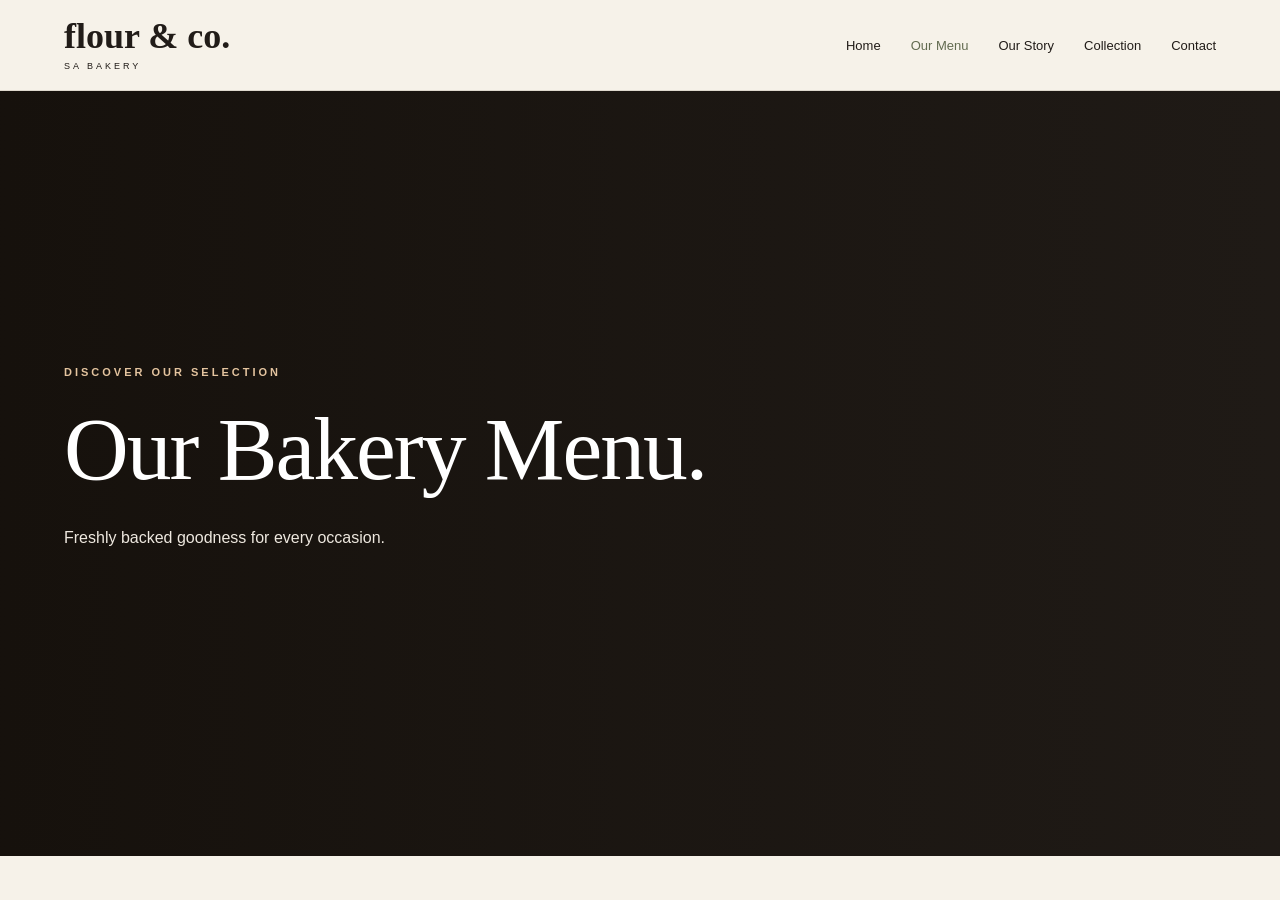
==== menu.html @ e2fa7fd6 "added menu page and updated tags" ====
<!DOCTYPE html>
<html lang='en'>
<head>
    <meta charset='utf-8'>
    <meta name='viewport' content='width=device-width, initial-scale=1'>
    <title>Menu page</title>
    <link rel='stylesheet' href='CSS/main.css'>
</head>
<body>
    <header class="header">
        <nav class="navbar container">

            <a href="index.html" class="logo">
                flour & co.
                <span>SA BAKERY</span>
                </a>

            <ul class="nav-links" id="navLinks">
                <li><a href="index.html">Home</a></li>
                <li><a href="menu.html" class="active">Our Menu</a></li>
                <li><a href="about.html">Our Story</a></li>
                <li><a href="collection.html">Collection</a></li>
                <li><a href="contact.html">Contact</a></li>
            </ul>

        </nav>

    </header>

            <section class="hero">

            <div class="hero-content container">

                <span class="eyebrow">
                    DISCOVER OUR SELECTION
                </span>

                <h1>
                    Our Bakery Menu.<br>
                </h1>

                <p>
                    Freshly backed goodness for every occasion.
                </p>

            </div>

        </section>

    <script src="JS/products.js" defer></script>
    <script src="JS/main.js" defer></script>
</body>
</html>
---- CSS/main.css ----
/* =================================
   ROOT VARIABLES
================================= */

:root {
    --cream: #f6f2e9;
    --dark: #211c18;
    --wheat: #b88b58;
    --olive: #626b50;
    --white: #ffffff;
    --muted: #756e65;
    --border: #ded8cd;

    --heading-font: "Cormorant Garamond", Georgia, serif;
    --body-font: "DM Sans", sans-serif;

    --transition: 0.3s ease;
}

/* =================================
   GLOBAL STYLES
================================= */

* {
    margin: 0;
    padding: 0;
    box-sizing: border-box;
}

html {
    scroll-behavior: smooth;
    scroll-padding-top: 100px;
}

body {
    font-family: var(--body-font);
    background: var(--cream);
    color: var(--dark);
    line-height: 1.6;
}

a {
    text-decoration: none;
    color: inherit;
}

ul {
    list-style: none;
}

img {
    display: block;
    width: 100%;
    object-fit: cover;
}

button {
    font: inherit;
    cursor: pointer;
}

button:focus-visible,
a:focus-visible {
    outline: 3px solid var(--wheat);
    outline-offset: 5px;
}

[hidden] {
    display: none !important;
}

.container {
    width: min(90%, 1280px);
    margin-inline: auto;
}

.section {
    padding: 100px 0;
}

h1, h2, h3 {
    font-family: var(--heading-font);
    font-weight: 600;
    line-height: 1.1;
}

.eyebrow {
    display: inline-block;
    font-size: 11px;
    font-weight: 700;
    letter-spacing: 3px;
    color: var(--olive);
    margin-bottom: 18px;
}

.section-heading {
    text-align: center;
    margin-bottom: 45px;
}

.section-heading h2 {
    font-size: clamp(38px, 5vw, 60px);
    margin-bottom: 15px;
}

.section-heading p {
    color: var(--muted);
    font-size: 15px;
}

/* =================================
   ANNOUNCEMENT BAR
================================= */

.announcement-bar {
    background: var(--dark);
    color: var(--white);
    text-align: center;
    padding: 10px 15px;
    font-size: 11px;
    letter-spacing: 1.5px;
}

/* =================================
   NAVIGATION
================================= */

.header {
    position: sticky;
    top: 0;
    z-index: 1000;
    background: var(--cream);
    border-bottom: 1px solid var(--border);
}

.navbar {
    display: flex;
    align-items: center;
    justify-content: space-between;
    min-height: 90px;
    gap: 25px;
}

.logo {
    display: inline-flex;
    flex-direction: column;
    font-family: var(--heading-font);
    font-size: 36px;
    font-weight: 700;
    line-height: 0.9;
    white-space: nowrap;
}

.logo span {
    font-family: var(--body-font);
    font-size: 9px;
    font-weight: 500;
    letter-spacing: 3px;
    margin-top: 10px;
}

.nav-links {
    display: flex;
    align-items: center;
    gap: 30px;
}

.nav-links a {
    font-size: 13px;
    font-weight: 500;
    transition: var(--transition);
}

.nav-links a:hover,
.nav-links a.active {
    color: var(--olive);
}

.nav-actions {
    display: flex;
    align-items: center;
    gap: 20px;
}

.nav-btn {
    padding: 12px 22px;
    border: 1px solid var(--dark);
    font-size: 12px;
    font-weight: 600;
    transition: var(--transition);
}

.nav-btn:hover {
    background: var(--dark);
    color: var(--white);
}

.menu-toggle {
    display: none;
    background: transparent;
    border: none;
    color: var(--dark);
    font-size: 23px;
}

/* =================================
   BUTTONS
================================= */

.btn {
    display: inline-flex;
    align-items: center;
    justify-content: center;
    gap: 15px;
    padding: 16px 28px;
    font-size: 13px;
    font-weight: 600;
    border: 1px solid transparent;
    transition: var(--transition);
}

.btn-primary {
    background: var(--cream);
    color: var(--dark);
}

.btn-primary:hover {
    background: var(--wheat);
    color: var(--dark);
}

.btn-outline {
    border-color: var(--white);
    color: var(--white);
}

.btn-outline:hover {
    background: var(--white);
    color: var(--dark);
}

.btn-dark {
    background: var(--dark);
    color: var(--white);
}

.btn-dark:hover {
    background: var(--olive);
}

/* =================================
   HERO SECTION
================================= */

.hero {
    min-height: 680px;
    min-height: min(780px, 85svh);

    display: flex;
    align-items: center;

    background:
        linear-gradient(
            90deg,
            rgba(20, 15, 10, 0.85),
            rgba(20, 15, 10, 0.45),
            rgba(20, 15, 10, 0.15)
        ),
        url("../assets/images/hero.jpg");

    background-color: var(--dark);
    background-position: center;
    background-size: cover;
    color: var(--white);
    padding: 90px 0;
}

.hero .eyebrow {
    color: #e4c49f;
}

.hero h1 {
    font-size: clamp(60px, 7vw, 110px);
    font-weight: 500;
    letter-spacing: -2px;
    margin-bottom: 25px;
}

.hero h1 em {
    font-weight: 400;
}

.hero p {
    max-width: 500px;
    font-size: 16px;
    color: #eee8df;
    margin-bottom: 35px;
    line-height: 1.9;
}

.hero-actions {
    display: flex;
    flex-wrap: wrap;
    gap: 15px;
}

/* =================================
   BAKERY VALUES
================================= */

.bakery-values {
    background: var(--olive);
    color: var(--white);
    padding: 28px 0;
}

.values-grid {
    display: grid;
    grid-template-columns: repeat(4, 1fr);
    gap: 25px;
}

.value-item {
    display: flex;
    align-items: center;
    justify-content: center;
    gap: 12px;
}

.value-item i {
    font-size: 21px;
}

.value-item span {
    font-size: 12px;
    font-weight: 500;
}

/* =================================
   CATEGORIES
================================= */

.category-grid {
    display: grid;
    grid-template-columns: repeat(3, 1fr);
    gap: 25px;
}

.category-card {
    position: relative;
    height: 420px;
    overflow: hidden;
    background: var(--dark);
}

.category-card img {
    height: 100%;
    transition: transform 0.6s ease;
}

.category-card:hover img {
    transform: scale(1.06);
}

.category-card::after {
    content: "";
    position: absolute;
    inset: 0;
    background: linear-gradient(
        transparent 30%,
        rgba(0, 0, 0, 0.75)
    );
}

.category-content {
    position: absolute;
    bottom: 30px;
    left: 30px;
    right: 30px;
    z-index: 1;
    color: var(--white);
}

.category-content h3 {
    font-size: 38px;
    margin-bottom: 10px;
}

.category-content span {
    display: flex;
    align-items: center;
    gap: 15px;
    font-size: 12px;
}

/* =================================
   FEATURED PRODUCTS
================================= */

.featured {
    background: #ede8de;
}

.product-filters {
    display: flex;
    justify-content: center;
    flex-wrap: wrap;
    gap: 12px;
    margin-bottom: 40px;
}

.filter-btn {
    padding: 10px 24px;
    background: transparent;
    border: 1px solid var(--border);
    color: var(--dark);
    font-size: 13px;
    transition: var(--transition);
}

.filter-btn:hover,
.filter-btn.active {
    background: var(--dark);
    border-color: var(--dark);
    color: var(--white);
}

.product-grid {
    display: grid;
    grid-template-columns: repeat(4, 1fr);
    gap: 25px;
}

.product-card {
    background: var(--cream);
}

.product-image {
    position: relative;
    overflow: hidden;
    background: var(--border);
}

.product-image img {
    aspect-ratio: 1 / 1.1;
    transition: transform 0.5s ease;
}

.product-card:hover img {
    transform: scale(1.05);
}

.product-tag {
    position: absolute;
    top: 15px;
    left: 15px;
    background: var(--olive);
    color: var(--white);
    font-size: 10px;
    padding: 6px 12px;
    letter-spacing: 1px;
}

.product-info {
    padding: 22px;
}

.product-category {
    font-size: 10px;
    letter-spacing: 2px;
    text-transform: uppercase;
    color: var(--olive);
}

.product-info h3 {
    font-size: 28px;
    margin: 10px 0;
}

.product-info p {
    font-size: 13px;
    color: var(--muted);
    margin-bottom: 20px;
}

.product-price {
    display: block;
    font-size: 16px;
    font-weight: 600;
}

/* =================================
   ABOUT SECTION
================================= */

.about-section {
    display: grid;
    grid-template-columns: 1fr 1fr;
    background: var(--cream);
}

.about-image img {
    height: 100%;
    min-height: 550px;
}

.about-content {
    display: flex;
    flex-direction: column;
    align-items: flex-start;
    justify-content: center;
    padding: clamp(35px, 6vw, 100px);
}

.about-content h2 {
    font-size: clamp(40px, 5vw, 65px);
    margin-bottom: 25px;
}

.about-content p {
    font-size: 15px;
    color: var(--muted);
    line-height: 1.9;
    margin-bottom: 20px;
}

.about-content .btn {
    margin-top: 15px;
}

/* =================================
   COLLECTION
================================= */

.collection-section {
    border-top: 1px solid var(--border);
}

.collection-grid {
    display: grid;
    grid-template-columns: repeat(3, 1fr);
    gap: 25px;
}

.collection-card {
    padding: 40px 25px;
    text-align: center;
    border: 1px solid var(--border);
}

.collection-card i {
    font-size: 28px;
    color: var(--olive);
    margin-bottom: 20px;
}

.collection-card h3 {
    font-size: 30px;
    margin-bottom: 12px;
}

.collection-card p {
    color: var(--muted);
    font-size: 13px;
}

/* =================================
   FOOTER
================================= */

.footer {
    background: var(--dark);
    color: var(--cream);
    padding-top: 65px;
}

.footer-grid {
    display: grid;
    grid-template-columns: 1.5fr 1fr 1fr 1fr;
    gap: 40px;
    padding-bottom: 50px;
}

.footer-logo {
    margin-bottom: 25px;
}

.footer-brand p {
    max-width: 280px;
    font-size: 13px;
    color: #c6beb4;
}

.footer-column {
    display: flex;
    flex-direction: column;
    gap: 12px;
}

.footer-column h4 {
    font-size: 15px;
    margin-bottom: 10px;
}

.footer-column a,
.footer-column p {
    font-size: 13px;
    color: #c6beb4;
}

.footer-column a:hover {
    color: var(--white);
}

.footer-bottom {
    display: flex;
    justify-content: space-between;
    gap: 20px;
    padding: 25px 0;
    border-top: 1px solid #ffffff20;
    color: #c6beb4;
    font-size: 11px;
}

/* =================================
   TABLET RESPONSIVENESS
================================= */

@media (max-width: 1024px) {

    .menu-toggle {
        display: block;
    }

    .nav-links {
        display: none;
        position: absolute;
        top: 100%;
        left: 0;
        right: 0;
        flex-direction: column;
        align-items: flex-start;
        gap: 25px;
        padding: 30px 5%;
        background: var(--cream);
        border-bottom: 1px solid var(--border);
    }

    .nav-links.open {
        display: flex;
    }

    .product-grid {
        grid-template-columns: repeat(2, 1fr);
    }

    .category-card {
        height: 330px;
    }

    .category-content h3 {
        font-size: 30px;
    }

    .values-grid {
        grid-template-columns: repeat(2, 1fr);
    }

    .footer-grid {
        grid-template-columns: repeat(2, 1fr);
    }
}

/* =================================
   MOBILE RESPONSIVENESS
================================= */

@media (max-width: 600px) {

    .section {
        padding: 65px 0;
    }

    .navbar {
        min-height: 75px;
    }

    .logo {
        font-size: 30px;
    }

    .nav-btn {
        display: none;
    }

    .announcement-bar {
        font-size: 9px;
        letter-spacing: 0.5px;
    }

    .hero {
        min-height: 620px;
        background-position: 60% center;
    }

    .hero h1 {
        font-size: clamp(48px, 11vw, 65px);
    }

    .hero p {
        font-size: 14px;
    }

    .hero-actions {
        flex-direction: column;
        align-items: stretch;
        max-width: 280px;
    }

    .values-grid {
        gap: 25px 12px;
    }

    .value-item {
        flex-direction: column;
        text-align: center;
    }

    .value-item span {
        font-size: 11px;
    }

    .category-grid {
        grid-template-columns: 1fr;
    }

    .category-card {
        height: 340px;
    }

    .product-grid {
        gap: 12px;
    }

    .product-info {
        padding: 14px;
    }

    .product-info h3 {
        font-size: 23px;
    }

    .product-info p {
        font-size: 12px;
    }

    .product-tag {
        top: 8px;
        left: 8px;
        font-size: 8px;
        padding: 5px 8px;
    }

    .filter-btn {
        padding: 9px 15px;
        font-size: 12px;
    }

    .about-section {
        grid-template-columns: 1fr;
    }

    .about-image img {
        min-height: 350px;
        height: 350px;
    }

    .about-content {
        padding: 50px 6%;
    }

    .collection-grid {
        grid-template-columns: 1fr;
    }

    .footer-grid {
        grid-template-columns: 1fr;
    }

    .footer-bottom {
        flex-direction: column;
        text-align: center;
    }
}

@media (prefers-reduced-motion: reduce) {

    html {
        scroll-behavior: auto;
    }

    *,
    *::before,
    *::after {
        transition: none !important;
    }
}
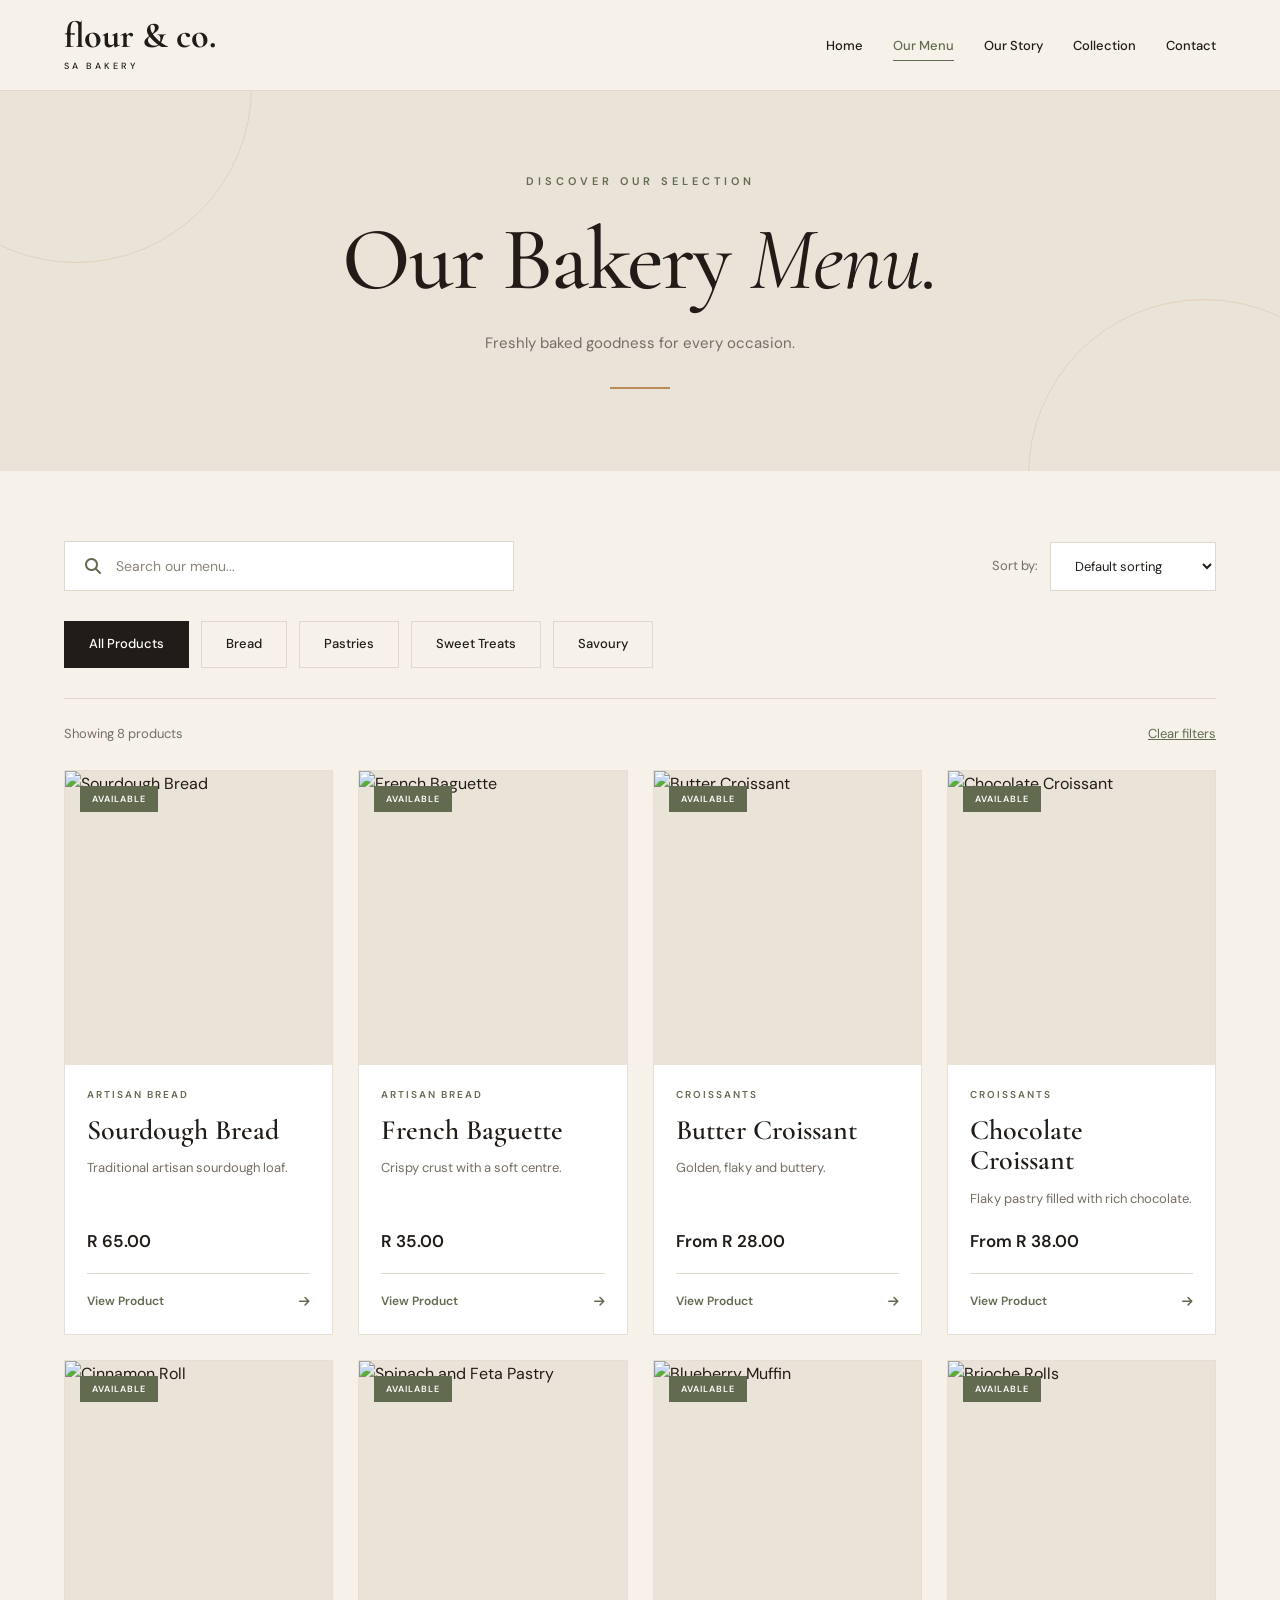
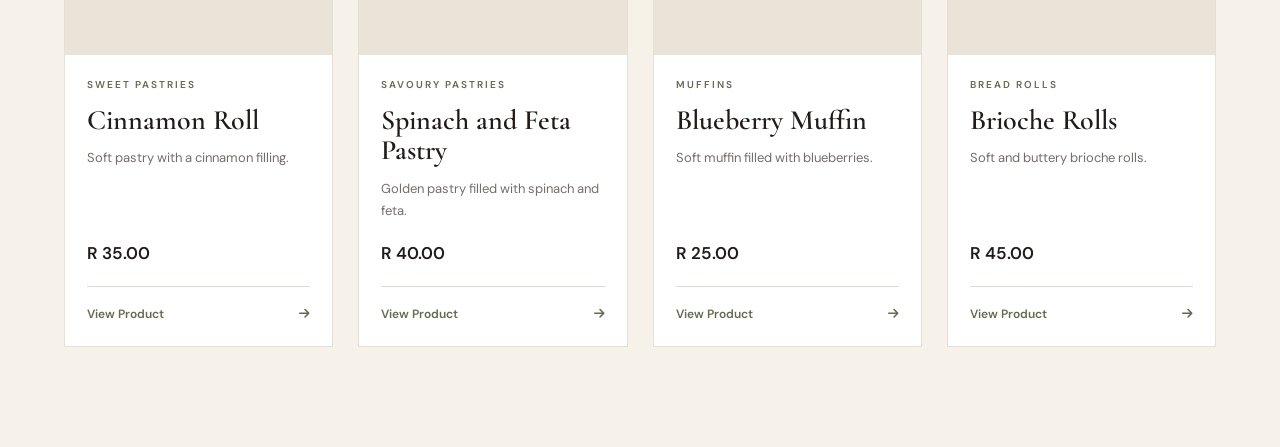
==== commit 6f2314bf: "added menu css and two js files" ====
--- a/menu.html
+++ b/menu.html
@@ -4,7 +4,10 @@
     <meta charset='utf-8'>
     <meta name='viewport' content='width=device-width, initial-scale=1'>
     <title>Menu page</title>
-    <link rel='stylesheet' href='CSS/main.css'>
+    <link href="https://fonts.googleapis.com/css2?family=Cormorant+Garamond:wght@400;500;600;700&family=DM+Sans:wght@400;500;600;700&display=swap" rel="stylesheet">
+    <link rel="stylesheet"href="https://cdnjs.cloudflare.com/ajax/libs/font-awesome/6.7.2/css/all.min.css">
+    <link rel="stylesheet" href="CSS/main.css">
+    <link rel="stylesheet" href="CSS/menu.css">
 </head>
 <body>
     <header class="header">
@@ -27,27 +30,135 @@
 
     </header>
 
-            <section class="hero">
+    <section class="menu-hero">
 
-            <div class="hero-content container">
+        <div class="menu-hero-content container">
 
-                <span class="eyebrow">
-                    DISCOVER OUR SELECTION
-                </span>
+            <span class="eyebrow">
+                DISCOVER OUR SELECTION
+            </span>
 
-                <h1>
-                    Our Bakery Menu.<br>
-                </h1>
+            <h1>Our Bakery <em>Menu.</em></h1>
 
-                <p>
-                    Freshly backed goodness for every occasion.
-                </p>
+            <p>
+                Freshly baked goodness for every occasion.
+            </p>
+
+            <div class="hero-divider"></div>
+
+        </div>
+
+    </section>
+
+
+<!-- PRODUCT CATALOGUE -->
+<section class="menu-section">
+
+    <div class="container">
+
+        <!-- SEARCH AND SORTING -->
+        <div class="menu-toolbar">
+
+            <div class="search-box">
+
+                <i class="fa-solid fa-magnifying-glass"></i>
+
+                <input
+                    type="search"
+                    id="productSearch"
+                    placeholder="Search our menu..."
+                    aria-label="Search products"
+                >
 
             </div>
 
-        </section>
+            <div class="sort-box">
+
+                <label for="sortProducts">Sort by:</label>
+
+                <select id="sortProducts">
+                    <option value="default">Default sorting</option>
+                    <option value="price-low">Price: Low to high</option>
+                    <option value="price-high">Price: High to low</option>
+                    <option value="name-az">Name: A-Z</option>
+                    <option value="name-za">Name: Z-A</option>
+                </select>
+
+            </div>
+
+        </div>
+
+        <!-- CATEGORY FILTERS -->
+        <div class="menu-filters">
+
+            <button class="menu-filter active"
+                    data-category="all">
+                All Products
+            </button>
+
+            <button class="menu-filter"
+                    data-category="bread">
+                Bread
+            </button>
+
+            <button class="menu-filter"
+                    data-category="pastries">
+                Pastries
+            </button>
+
+            <button class="menu-filter"
+                    data-category="sweet">
+                Sweet Treats
+            </button>
+
+            <button class="menu-filter"
+                    data-category="savoury">
+                Savoury
+            </button>
+
+        </div>
+
+        <!-- PRODUCT COUNT -->
+        <div class="menu-results">
+
+            <p id="productCount" aria-live="polite">
+                Showing 0 products
+            </p>
+
+            <button id="clearFilters" class="clear-filters">
+                Clear filters
+            </button>
+
+        </div>
+
+        <!-- PRODUCT GRID -->
+        <div class="menu-product-grid" id="menuProductGrid">
+
+            <!-- Products generated by JavaScript -->
+
+        </div>
+
+        <!-- EMPTY STATE -->
+        <div class="empty-state" id="emptyState" hidden>
+
+            <i class="fa-solid fa-magnifying-glass"></i>
+
+            <h2>No products found</h2>
+
+            <p>Try another search or select a different category.</p>
+
+            <button id="resetFilters" class="reset-btn">
+                View All Products
+            </button>
+
+        </div>
+
+    </div>
+
+</section>
 
     <script src="JS/products.js" defer></script>
+    <script src="JS/menu.js" defer></script>
     <script src="JS/main.js" defer></script>
 </body>
 </html>
--- a/CSS/menu.css
+++ b/CSS/menu.css
@@ -0,0 +1,537 @@
+/* MENU HERO */
+.menu-hero {
+    position: relative;
+    display: flex;
+    align-items: center;
+    justify-content: center;
+
+    min-height: 380px;
+    padding: 80px 20px;
+
+    background: #eae3d7;
+    color: #211c18;
+
+    text-align: center;
+    overflow: hidden;
+}
+
+.menu-hero-content {
+    position: relative;
+    z-index: 1;
+
+    display: flex;
+    flex-direction: column;
+    align-items: center;
+
+    max-width: 900px;
+    margin: 0 auto;
+}
+
+.menu-hero .eyebrow {
+    font-family: "DM Sans", sans-serif;
+    font-size: 11px;
+    font-weight: 600;
+    letter-spacing: 4px;
+    color: #626b50;
+
+    margin-bottom: 20px;
+}
+
+.menu-hero h1 {
+    font-family: "Cormorant Garamond", Georgia, serif;
+    font-size: clamp(48px, 7vw, 90px);
+    font-weight: 500;
+    line-height: 1.1;
+    letter-spacing: -2px;
+
+    margin-bottom: 20px;
+}
+
+.menu-hero h1 em {
+    font-weight: 400;
+}
+
+.menu-hero p {
+    font-family: "DM Sans", sans-serif;
+    font-size: 15px;
+    font-weight: 400;
+    line-height: 1.8;
+
+    color: #756e65;
+    max-width: 500px;
+}
+
+.hero-divider {
+    width: 60px;
+    height: 2px;
+    background: #b88b58;
+    margin-top: 30px;
+}
+
+/* DECORATIVE ELEMENTS */
+.menu-hero::before,
+.menu-hero::after {
+    content: "";
+    position: absolute;
+
+    width: 350px;
+    height: 350px;
+
+    border: 1px solid rgba(184, 139, 88, 0.2);
+    border-radius: 50%;
+
+    pointer-events: none;
+}
+
+.menu-hero::before {
+    top: -180px;
+    left: -100px;
+}
+
+.menu-hero::after {
+    bottom: -180px;
+    right: -100px;
+}
+
+/* ACTIVE NAVIGATION LINK */
+.nav-links a.active {
+    position: relative;
+    color: #626b50;
+}
+
+.nav-links a.active::after {
+    content: "";
+    position: absolute;
+
+    bottom: -7px;
+    left: 0;
+
+    width: 100%;
+    height: 1px;
+
+    background: #626b50;
+}
+
+/* TABLET RESPONSIVENESS */
+@media (max-width: 1024px) {
+
+    .menu-hero {
+        min-height: 320px;
+        padding: 60px 20px;
+    }
+
+    .menu-hero h1 {
+        font-size: 65px;
+    }
+}
+
+/* MOBILE RESPONSIVENESS */
+@media (max-width: 600px) {
+
+    .menu-hero {
+        min-height: 280px;
+        padding: 50px 20px;
+    }
+
+    .menu-hero h1 {
+        font-size: 48px;
+        letter-spacing: -1px;
+    }
+
+    .menu-hero .eyebrow {
+        font-size: 9px;
+        letter-spacing: 2px;
+    }
+
+    .menu-hero p {
+        font-size: 13px;
+        max-width: 280px;
+    }
+
+    .hero-divider {
+        width: 45px;
+        margin-top: 25px;
+    }
+
+    .menu-hero::before,
+    .menu-hero::after {
+        width: 220px;
+        height: 220px;
+    }
+}
+
+/* PRODUCT CATALOGUE */
+.menu-section {
+    background: #f6f2e9;
+    padding: 70px 0 100px;
+}
+
+.menu-section [hidden] {
+    display: none !important;
+}
+
+
+/* SEARCH AND SORTING */
+.menu-toolbar {
+    display: flex;
+    align-items: center;
+    justify-content: space-between;
+    gap: 25px;
+    margin-bottom: 30px;
+}
+
+.search-box {
+    display: flex;
+    align-items: center;
+    gap: 15px;
+
+    width: 100%;
+    max-width: 450px;
+
+    padding: 15px 20px;
+    border: 1px solid #ded8cd;
+    background: #ffffff;
+}
+
+.search-box i {
+    color: #626b50;
+    font-size: 16px;
+}
+
+.search-box input {
+    width: 100%;
+    min-width: 0;
+    border: none;
+    outline: none;
+    background: transparent;
+    font-family: inherit;
+    font-size: 14px;
+    color: #211c18;
+}
+
+.search-box:focus-within {
+    border-color: #626b50;
+    outline: 1px solid #626b50;
+}
+
+.search-box input::placeholder {
+    color: #8c857b;
+}
+
+.sort-box {
+    display: flex;
+    align-items: center;
+    gap: 12px;
+}
+
+.sort-box label {
+    font-size: 13px;
+    white-space: nowrap;
+    color: #756e65;
+}
+
+.sort-box select {
+    padding: 14px 20px;
+    border: 1px solid #ded8cd;
+    background: #ffffff;
+    color: #211c18;
+    font-family: inherit;
+    font-size: 13px;
+    cursor: pointer;
+}
+
+/* CATEGORY FILTERS */
+.menu-filters {
+    display: flex;
+    flex-wrap: wrap;
+    gap: 12px;
+
+    padding-bottom: 30px;
+    border-bottom: 1px solid #ded8cd;
+}
+
+.menu-filter {
+    padding: 12px 24px;
+
+    border: 1px solid #ded8cd;
+    background: transparent;
+    color: #211c18;
+
+    font-family: inherit;
+    font-size: 13px;
+    font-weight: 500;
+
+    cursor: pointer;
+    transition: 0.3s ease;
+}
+
+.menu-filter:hover,
+.menu-filter.active {
+    background: #211c18;
+    color: #ffffff;
+    border-color: #211c18;
+}
+
+/* PRODUCT RESULTS */
+.menu-results {
+    display: flex;
+    justify-content: space-between;
+    align-items: center;
+
+    margin: 25px 0;
+}
+
+.menu-results p {
+    font-size: 13px;
+    color: #756e65;
+}
+
+.clear-filters {
+    background: none;
+    border: none;
+    color: #626b50;
+
+    font-size: 13px;
+    text-decoration: underline;
+    cursor: pointer;
+}
+
+/* PRODUCT GRID */
+.menu-product-grid {
+    display: grid;
+    grid-template-columns: repeat(4, minmax(0, 1fr));
+    gap: 25px;
+}
+
+.menu-product-card {
+    background: #ffffff;
+    border: 1px solid #e5dfd5;
+    overflow: hidden;
+
+    transition: transform 0.3s ease,
+                box-shadow 0.3s ease;
+}
+
+.menu-product-card:hover {
+    transform: translateY(-5px);
+    box-shadow: 0 12px 30px rgba(33, 28, 24, 0.08);
+}
+
+/* PRODUCT IMAGE */
+.menu-product-image {
+    position: relative;
+    overflow: hidden;
+    background: #eae3d7;
+}
+
+.menu-product-image img {
+    display: block;
+    width: 100%;
+    aspect-ratio: 1 / 1.1;
+    object-fit: cover;
+
+    transition: transform 0.5s ease;
+}
+
+.menu-product-card:hover img {
+    transform: scale(1.05);
+}
+
+.availability-badge {
+    position: absolute;
+    top: 15px;
+    left: 15px;
+
+    padding: 6px 12px;
+
+    background: #626b50;
+    color: #ffffff;
+
+    font-size: 9px;
+    font-weight: 600;
+    letter-spacing: 1px;
+}
+
+.availability-badge.sold-out {
+    background: #756e65;
+}
+
+/*PRODUCT INFORMATION */
+.menu-product-info {
+    display: flex;
+    flex-direction: column;
+    flex: 1;
+    padding: 22px;
+}
+
+.menu-product-card {
+    display: flex;
+    flex-direction: column;
+}
+
+.menu-product-category {
+    font-size: 10px;
+    font-weight: 600;
+    letter-spacing: 2px;
+    text-transform: uppercase;
+    color: #626b50;
+}
+
+.menu-product-info h3 {
+    font-family: "Cormorant Garamond", Georgia, serif;
+    font-size: 28px;
+    font-weight: 600;
+    line-height: 1.1;
+    margin: 12px 0;
+}
+
+.menu-product-info p {
+    font-size: 13px;
+    line-height: 1.7;
+    color: #756e65;
+    margin-bottom: 18px;
+}
+
+.menu-product-price {
+    font-size: 17px;
+    font-weight: 600;
+    color: #211c18;
+    margin-top: auto;
+}
+
+.product-details-btn {
+    display: flex;
+    align-items: center;
+    justify-content: space-between;
+
+    border-top: 1px solid #ded8cd;
+    padding-top: 18px;
+    margin-top: 18px;
+
+    color: #626b50;
+    font-size: 12px;
+    font-weight: 600;
+
+    transition: color 0.3s ease;
+}
+
+.product-details-btn:hover {
+    color: #211c18;
+}
+
+/* EMPTY STATE*/
+.empty-state {
+    text-align: center;
+    padding: 80px 20px;
+}
+
+.empty-state i {
+    font-size: 40px;
+    color: #b88b58;
+    margin-bottom: 25px;
+}
+
+.empty-state h2 {
+    font-family: "Cormorant Garamond", Georgia, serif;
+    font-size: 40px;
+    margin-bottom: 15px;
+}
+
+.empty-state p {
+    font-size: 14px;
+    color: #756e65;
+    margin-bottom: 25px;
+}
+
+.reset-btn {
+    padding: 14px 25px;
+    border: none;
+    background: #211c18;
+    color: #ffffff;
+    font-family: inherit;
+    cursor: pointer;
+}
+
+/*TABLET RESPONSIVENESS */
+@media (max-width: 1024px) {
+
+    .menu-product-grid {
+        grid-template-columns: repeat(3, minmax(0, 1fr));
+    }
+
+    .menu-product-info {
+        padding: 18px;
+    }
+
+}
+
+/* MOBILE RESPONSIVENESS */
+@media (max-width: 768px) {
+
+    .menu-section {
+        padding: 45px 0 70px;
+    }
+
+    .menu-toolbar {
+        flex-direction: column;
+        align-items: stretch;
+        gap: 15px;
+    }
+
+    .search-box {
+        max-width: 100%;
+    }
+
+    .sort-box select {
+        flex: 1;
+        min-width: 0;
+    }
+
+    .menu-product-grid {
+        grid-template-columns: repeat(2, minmax(0, 1fr));
+        gap: 15px;
+    }
+
+    .menu-filter {
+        padding: 10px 16px;
+        font-size: 12px;
+    }
+
+    .menu-product-info {
+        padding: 15px;
+    }
+
+    .menu-product-info h3 {
+        font-size: 24px;
+    }
+
+    .menu-product-info p {
+        font-size: 12px;
+    }
+
+    .availability-badge {
+        top: 8px;
+        left: 8px;
+        font-size: 8px;
+        padding: 5px 8px;
+    }
+
+}
+
+@media (max-width: 380px) {
+
+    .menu-product-grid {
+        grid-template-columns: 1fr;
+    }
+
+}
+
+@media (prefers-reduced-motion: reduce) {
+
+    .menu-product-card,
+    .menu-product-image img,
+    .menu-filter {
+        transition: none;
+    }
+
+}
